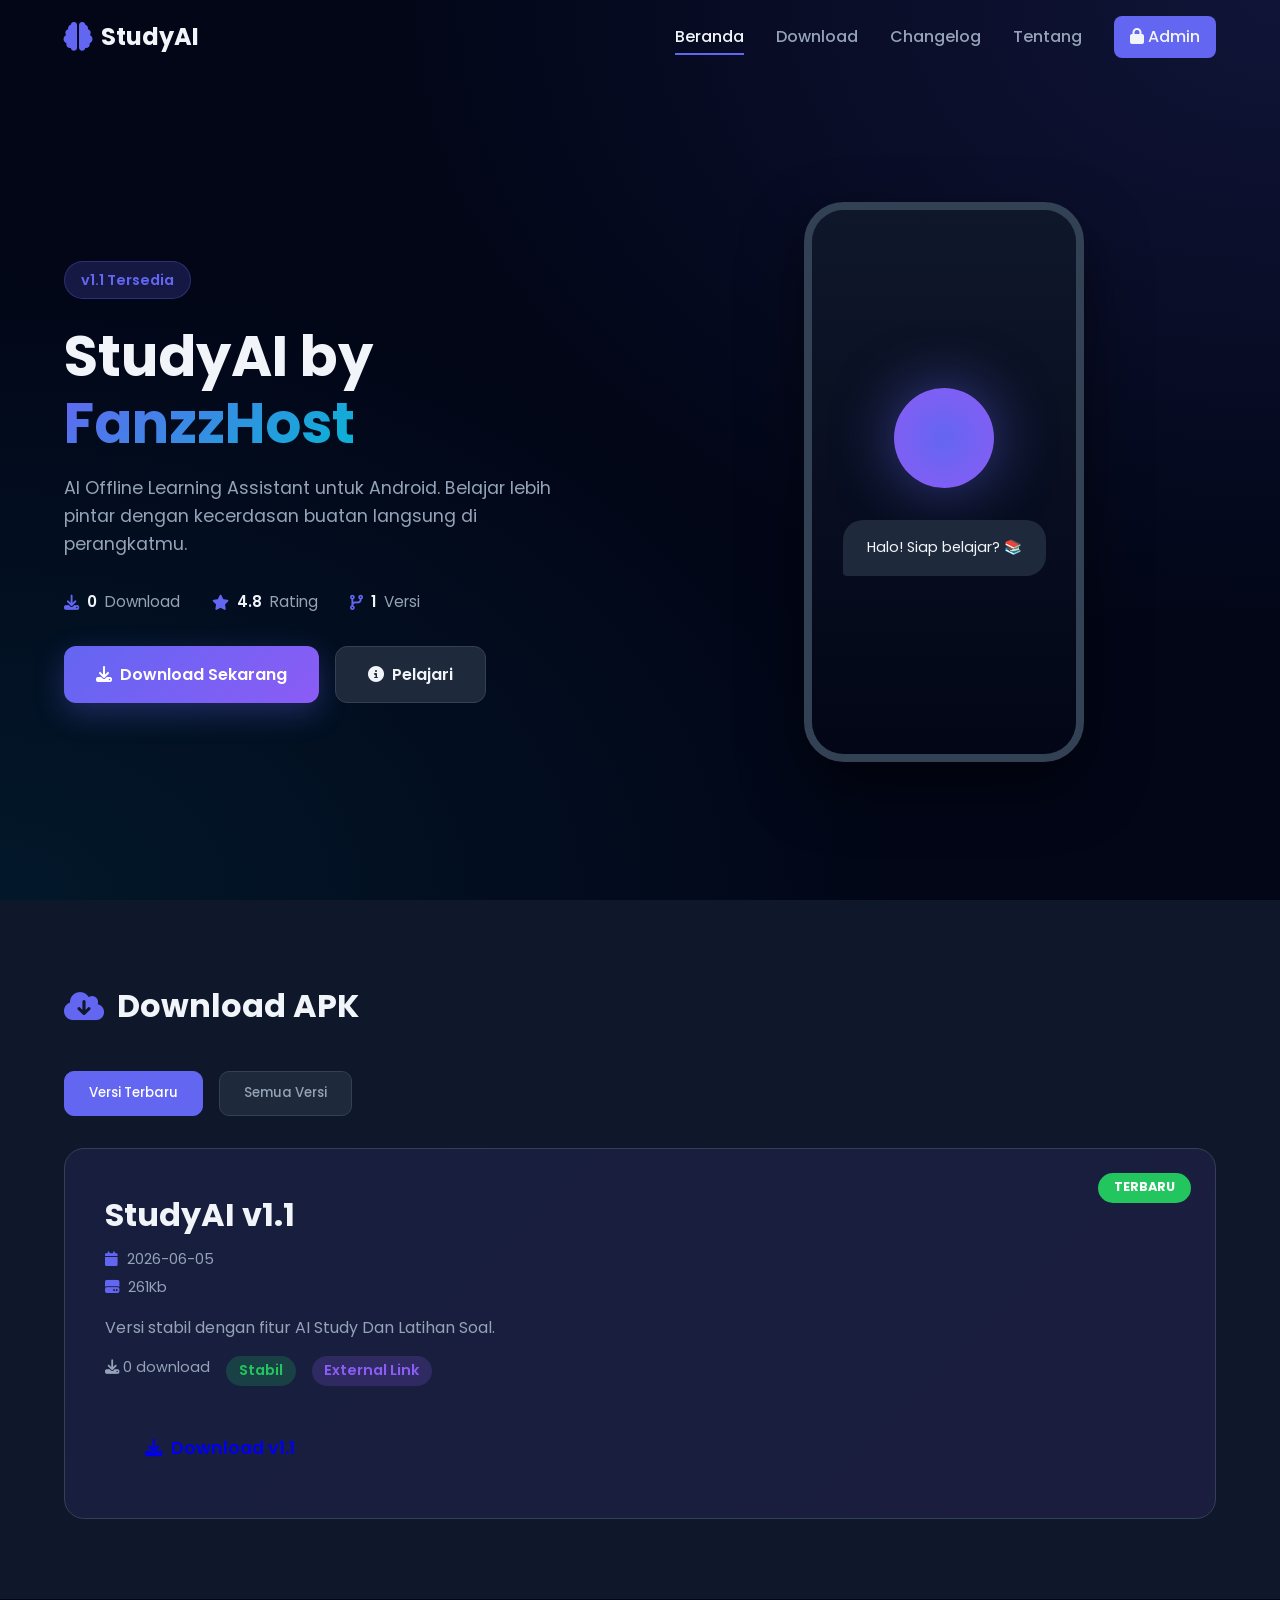
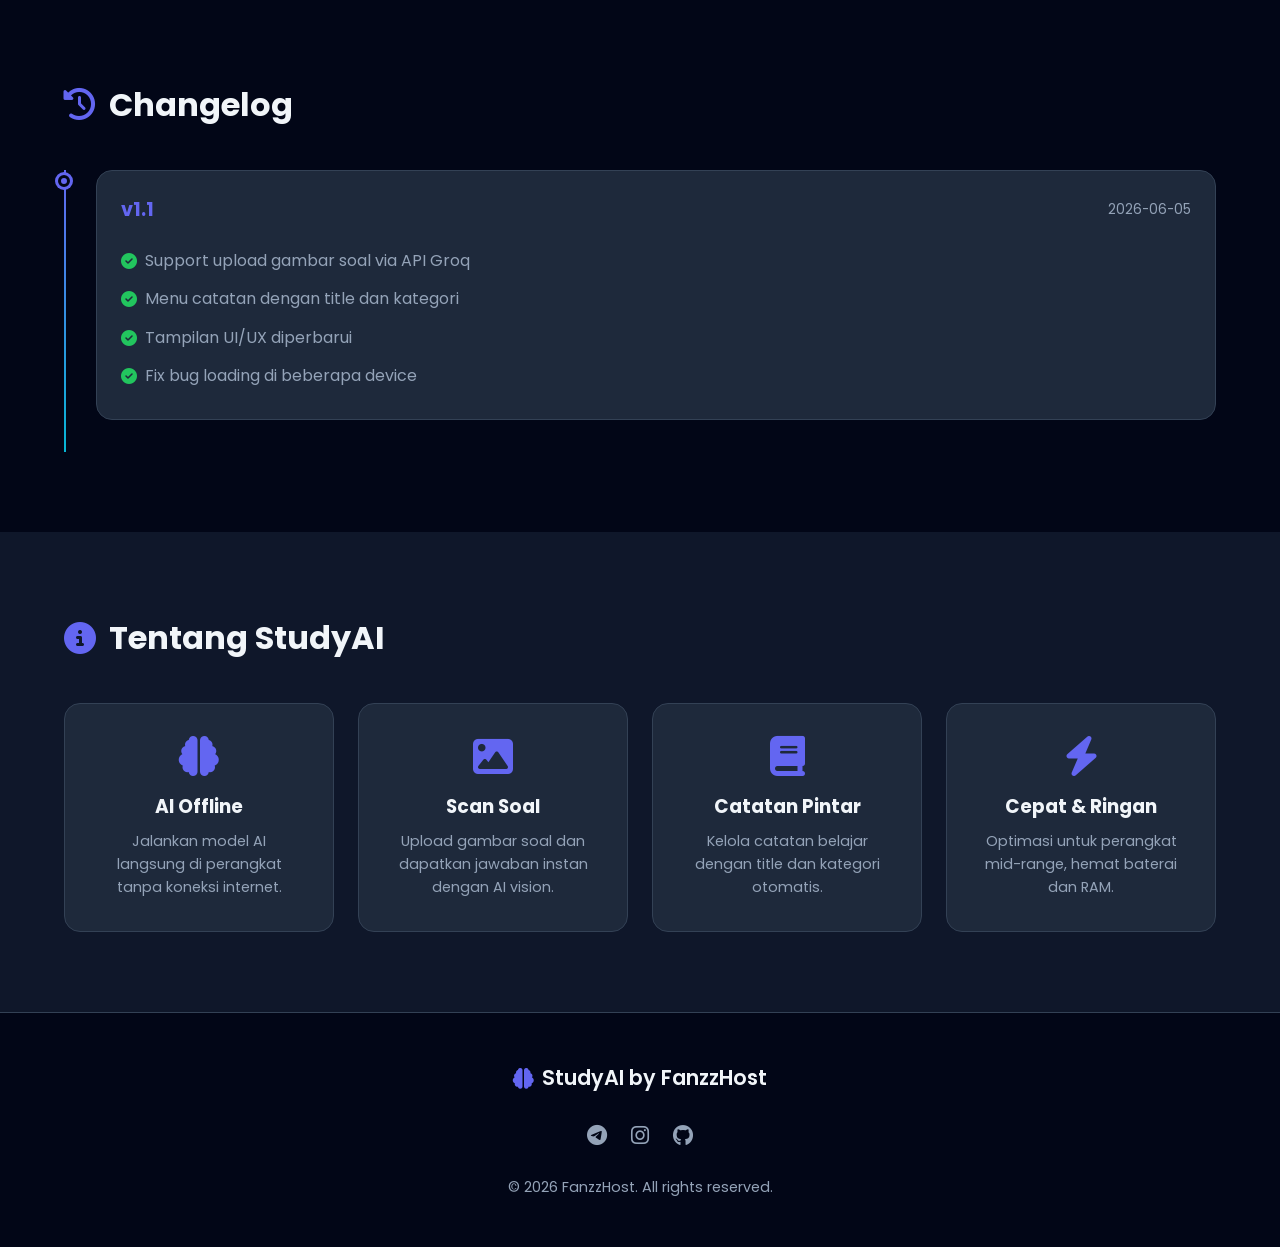
==== index.html @ 6f845a57 "Add files via upload" ====
<!DOCTYPE html>
<html lang="id">
<head>
    <meta charset="UTF-8">
    <meta name="viewport" content="width=device-width, initial-scale=1.0">
    <title>StudyAI by FanzzHost - Download Portal</title>
    <link rel="stylesheet" href="style.css">
    <link href="https://fonts.googleapis.com/css2?family=Poppins:wght@300;400;500;600;700&display=swap" rel="stylesheet">
    <link rel="stylesheet" href="https://cdnjs.cloudflare.com/ajax/libs/font-awesome/6.4.0/css/all.min.css">
</head>
<body>
    <nav class="navbar">
        <div class="nav-brand">
            <i class="fas fa-brain"></i>
            <span>StudyAI</span>
        </div>
        <div class="nav-links">
            <a href="#home" class="active">Beranda</a>
            <a href="#download">Download</a>
            <a href="#changelog">Changelog</a>
            <a href="#about">Tentang</a>
            <a href="admin.html" class="admin-link"><i class="fas fa-lock"></i> Admin</a>
        </div>
        <div class="hamburger">
            <span></span><span></span><span></span>
        </div>
    </nav>

    <section id="home" class="hero">
        <div class="hero-content">
            <div class="hero-badge">v<span id="latest-version">1.1</span> Tersedia</div>
            <h1>StudyAI by <span class="highlight">FanzzHost</span></h1>
            <p>AI Offline Learning Assistant untuk Android. Belajar lebih pintar dengan kecerdasan buatan langsung di perangkatmu.</p>
            <div class="hero-stats">
                <div class="stat"><i class="fas fa-download"></i><span id="total-downloads">0</span> Download</div>
                <div class="stat"><i class="fas fa-star"></i><span>4.8</span> Rating</div>
                <div class="stat"><i class="fas fa-code-branch"></i><span id="total-versions">0</span> Versi</div>
            </div>
            <div class="hero-buttons">
                <a href="#download" class="btn btn-primary"><i class="fas fa-download"></i> Download Sekarang</a>
                <a href="#about" class="btn btn-secondary"><i class="fas fa-info-circle"></i> Pelajari</a>
            </div>
        </div>
        <div class="hero-visual">
            <div class="phone-mockup">
                <div class="phone-screen">
                    <div class="ai-orb"></div>
                    <div class="chat-bubble">Halo! Siap belajar? 📚</div>
                </div>
            </div>
        </div>
    </section>

    <section id="download" class="download-section">
        <h2 class="section-title"><i class="fas fa-cloud-download-alt"></i> Download APK</h2>
        <div class="version-tabs">
            <button class="tab-btn active" data-tab="latest">Versi Terbaru</button>
            <button class="tab-btn" data-tab="all">Semua Versi</button>
        </div>

        <div id="latest-tab" class="tab-content active">
            <div class="latest-card" id="latest-card"></div>
        </div>

        <div id="all-tab" class="tab-content">
            <div class="versions-grid" id="versions-grid"></div>
        </div>
    </section>

    <section id="changelog" class="changelog-section">
        <h2 class="section-title"><i class="fas fa-history"></i> Changelog</h2>
        <div class="timeline" id="changelog-timeline"></div>
    </section>

    <section id="about" class="about-section">
        <h2 class="section-title"><i class="fas fa-info-circle"></i> Tentang StudyAI</h2>
        <div class="about-grid">
            <div class="about-card">
                <i class="fas fa-brain"></i>
                <h3>AI Offline</h3>
                <p>Jalankan model AI langsung di perangkat tanpa koneksi internet.</p>
            </div>
            <div class="about-card">
                <i class="fas fa-image"></i>
                <h3>Scan Soal</h3>
                <p>Upload gambar soal dan dapatkan jawaban instan dengan AI vision.</p>
            </div>
            <div class="about-card">
                <i class="fas fa-book"></i>
                <h3>Catatan Pintar</h3>
                <p>Kelola catatan belajar dengan title dan kategori otomatis.</p>
            </div>
            <div class="about-card">
                <i class="fas fa-bolt"></i>
                <h3>Cepat & Ringan</h3>
                <p>Optimasi untuk perangkat mid-range, hemat baterai dan RAM.</p>
            </div>
        </div>
    </section>

    <footer>
        <div class="footer-content">
            <div class="footer-brand">
                <i class="fas fa-brain"></i>
                <span>StudyAI by FanzzHost</span>
            </div>
            <div class="footer-links">
                <a href="https://t.me/fanzzhost" target="_blank"><i class="fab fa-telegram"></i></a>
                <a href="https://instagram.com/fanzzhost" target="_blank"><i class="fab fa-instagram"></i></a>
                <a href="https://github.com/fanzzhost" target="_blank"><i class="fab fa-github"></i></a>
            </div>
            <p class="footer-copy">© 2026 FanzzHost. All rights reserved.</p>
        </div>
    </footer>

    <script src="data.js"></script>
    <script>
        window.addEventListener('scroll', () => {
            document.querySelector('.navbar').classList.toggle('scrolled', window.scrollY > 50);
        });

        document.querySelector('.hamburger').addEventListener('click', () => {
            document.querySelector('.nav-links').classList.toggle('active');
        });

        document.querySelectorAll('a[href^="#"]').forEach(anchor => {
            anchor.addEventListener('click', function(e) {
                e.preventDefault();
                document.querySelector(this.getAttribute('href')).scrollIntoView({ behavior: 'smooth' });
                document.querySelector('.nav-links').classList.remove('active');
            });
        });

        document.querySelectorAll('.tab-btn').forEach(btn => {
            btn.addEventListener('click', () => {
                document.querySelectorAll('.tab-btn').forEach(b => b.classList.remove('active'));
                document.querySelectorAll('.tab-content').forEach(c => c.classList.remove('active'));
                btn.classList.add('active');
                document.getElementById(btn.dataset.tab + '-tab').classList.add('active');
            });
        });

        function formatBytes(bytes) {
            if (bytes === 0) return '0 Bytes';
            const k = 1024;
            const sizes = ['Bytes', 'KB', 'MB', 'GB'];
            const i = Math.floor(Math.log(bytes) / Math.log(k));
            return parseFloat((bytes / Math.pow(k, i)).toFixed(2)) + ' ' + sizes[i];
        }

        function renderPortal() {
            const data = Storage.getData();
            const versions = data.versions;

            document.getElementById('total-versions').textContent = versions.length;
            document.getElementById('total-downloads').textContent = versions.reduce((a,v) => a + (v.downloads || 0), 0);

            if (versions.length === 0) {
                document.getElementById('latest-card').innerHTML = '<p class="empty">Belum ada versi tersedia.</p>';
                document.getElementById('versions-grid').innerHTML = '<p class="empty">Belum ada versi tersedia.</p>';
                return;
            }

            const latest = versions[0];
            document.getElementById('latest-version').textContent = latest.version;
            const fileSize = latest.fileData ? formatBytes(latest.fileSize || 0) : (latest.size || 'Unknown');
            const downloadLink = latest.fileData ? `javascript:Storage.downloadFile('${latest.id}')` : latest.link;
            const downloadTarget = latest.fileData ? '_self' : '_blank';

            document.getElementById('latest-card').innerHTML = `
                <div class="latest-badge">TERBARU</div>
                <div class="latest-info">
                    <h3>StudyAI v${latest.version}</h3>
                    <p class="latest-date"><i class="fas fa-calendar"></i> ${latest.date}</p>
                    <p class="latest-size"><i class="fas fa-hdd"></i> ${fileSize}</p>
                    <p class="latest-desc">${latest.description || 'Versi terbaru StudyAI dengan fitur terbaru.'}</p>
                    <div class="latest-meta">
                        <span><i class="fas fa-download"></i> ${latest.downloads || 0} download</span>
                        <span class="badge ${latest.status === 'stable' ? 'stable' : 'beta'}">${latest.status === 'stable' ? 'Stabil' : 'Beta'}</span>
                        ${latest.fileData ? '<span class="badge local">Local File</span>' : '<span class="badge external">External Link</span>'}
                    </div>
                </div>
                <a href="${downloadLink}" target="${downloadTarget}" class="btn btn-download" onclick="incrementDownload('${latest.id}')">
                    <i class="fas fa-download"></i> Download v${latest.version}
                </a>
            `;

            document.getElementById('versions-grid').innerHTML = versions.map((v, i) => {
                const vSize = v.fileData ? formatBytes(v.fileSize || 0) : (v.size || 'Unknown');
                const vLink = v.fileData ? `javascript:Storage.downloadFile('${v.id}')` : v.link;
                const vTarget = v.fileData ? '_self' : '_blank';
                return `
                <div class="version-card ${i === 0 ? 'highlight-card' : ''}">
                    <div class="version-header">
                        <h4>v${v.version}</h4>
                        <span class="badge ${v.status === 'stable' ? 'stable' : 'beta'}">${v.status === 'stable' ? 'Stabil' : 'Beta'}</span>
                    </div>
                    <p class="version-date"><i class="fas fa-calendar"></i> ${v.date}</p>
                    <p class="version-size"><i class="fas fa-hdd"></i> ${vSize}</p>
                    <p class="version-desc">${v.description || ''}</p>
                    <div class="version-footer">
                        <span><i class="fas fa-download"></i> ${v.downloads || 0}</span>
                        <a href="${vLink}" target="${vTarget}" class="btn btn-small" onclick="incrementDownload('${v.id}')">
                            <i class="fas fa-download"></i> Download
                        </a>
                    </div>
                </div>
            `}).join('');

            const logs = data.changelogs;
            document.getElementById('changelog-timeline').innerHTML = logs.length === 0 
                ? '<p class="empty">Belum ada changelog.</p>'
                : logs.map(log => `
                    <div class="timeline-item">
                        <div class="timeline-dot"></div>
                        <div class="timeline-content">
                            <div class="timeline-header">
                                <h4>v${log.version}</h4>
                                <span class="timeline-date">${log.date}</span>
                            </div>
                            <ul class="changelog-list">
                                ${log.changes.map(c => `<li><i class="fas fa-check-circle"></i> ${c}</li>`).join('')}
                            </ul>
                        </div>
                    </div>
                `).join('');
        }

        function incrementDownload(id) {
            Storage.incrementDownload(id);
            setTimeout(renderPortal, 300);
        }

        renderPortal();
    </script>
</body>
</html>
---- style.css ----
:root {
    --primary: #6366f1;
    --primary-dark: #4f46e5;
    --secondary: #8b5cf6;
    --accent: #06b6d4;
    --dark: #0f172a;
    --darker: #020617;
    --card: #1e293b;
    --card-hover: #334155;
    --text: #f1f5f9;
    --text-muted: #94a3b8;
    --border: #334155;
    --success: #22c55e;
    --warning: #f59e0b;
    --danger: #ef4444;
    --glass: rgba(30, 41, 59, 0.8);
}

* {
    margin: 0;
    padding: 0;
    box-sizing: border-box;
}

html {
    scroll-behavior: smooth;
}

body {
    font-family: 'Poppins', sans-serif;
    background: var(--darker);
    color: var(--text);
    line-height: 1.6;
    overflow-x: hidden;
}

/* ===== NAVBAR ===== */
.navbar {
    position: fixed;
    top: 0;
    width: 100%;
    padding: 1rem 5%;
    display: flex;
    justify-content: space-between;
    align-items: center;
    z-index: 1000;
    transition: all 0.3s ease;
    background: transparent;
}

.navbar.scrolled {
    background: var(--glass);
    backdrop-filter: blur(20px);
    box-shadow: 0 4px 30px rgba(0,0,0,0.3);
}

.nav-brand {
    display: flex;
    align-items: center;
    gap: 0.5rem;
    font-size: 1.5rem;
    font-weight: 700;
    color: var(--text);
}

.nav-brand i {
    color: var(--primary);
    font-size: 1.8rem;
}

.nav-links {
    display: flex;
    gap: 2rem;
    align-items: center;
}

.nav-links a {
    color: var(--text-muted);
    text-decoration: none;
    font-weight: 500;
    transition: all 0.3s ease;
    position: relative;
}

.nav-links a:hover, .nav-links a.active {
    color: var(--text);
}

.nav-links a::after {
    content: '';
    position: absolute;
    bottom: -5px;
    left: 0;
    width: 0;
    height: 2px;
    background: var(--primary);
    transition: width 0.3s ease;
}

.nav-links a:hover::after, .nav-links a.active::after {
    width: 100%;
}

.admin-link {
    background: var(--primary);
    color: var(--text) !important;
    padding: 0.5rem 1rem;
    border-radius: 8px;
}

.admin-link::after {
    display: none !important;
}

.hamburger {
    display: none;
    flex-direction: column;
    gap: 5px;
    cursor: pointer;
}

.hamburger span {
    width: 25px;
    height: 2px;
    background: var(--text);
    transition: all 0.3s ease;
}

/* ===== HERO ===== */
.hero {
    min-height: 100vh;
    display: flex;
    align-items: center;
    padding: 8rem 5% 4rem;
    gap: 4rem;
    background: radial-gradient(ellipse at top right, rgba(99,102,241,0.15) 0%, transparent 50%),
                radial-gradient(ellipse at bottom left, rgba(6,182,212,0.1) 0%, transparent 50%);
}

.hero-content {
    flex: 1;
    animation: fadeInUp 0.8s ease;
}

.hero-badge {
    display: inline-block;
    background: rgba(99,102,241,0.2);
    color: var(--primary);
    padding: 0.4rem 1rem;
    border-radius: 50px;
    font-size: 0.9rem;
    font-weight: 600;
    margin-bottom: 1.5rem;
    border: 1px solid rgba(99,102,241,0.3);
}

.hero h1 {
    font-size: 3.5rem;
    font-weight: 700;
    line-height: 1.2;
    margin-bottom: 1rem;
}

.highlight {
    background: linear-gradient(135deg, var(--primary), var(--accent));
    -webkit-background-clip: text;
    -webkit-text-fill-color: transparent;
    background-clip: text;
}

.hero p {
    font-size: 1.1rem;
    color: var(--text-muted);
    margin-bottom: 2rem;
    max-width: 500px;
}

.hero-stats {
    display: flex;
    gap: 2rem;
    margin-bottom: 2rem;
}

.stat {
    display: flex;
    align-items: center;
    gap: 0.5rem;
    color: var(--text-muted);
    font-size: 0.95rem;
}

.stat i {
    color: var(--primary);
}

.stat span {
    color: var(--text);
    font-weight: 600;
}

.hero-buttons {
    display: flex;
    gap: 1rem;
}

.btn {
    display: inline-flex;
    align-items: center;
    gap: 0.5rem;
    padding: 0.9rem 2rem;
    border-radius: 12px;
    font-weight: 600;
    text-decoration: none;
    border: none;
    cursor: pointer;
    transition: all 0.3s ease;
    font-size: 1rem;
    font-family: inherit;
}

.btn-primary {
    background: linear-gradient(135deg, var(--primary), var(--secondary));
    color: white;
    box-shadow: 0 10px 30px rgba(99,102,241,0.3);
}

.btn-primary:hover {
    transform: translateY(-3px);
    box-shadow: 0 15px 40px rgba(99,102,241,0.4);
}

.btn-secondary {
    background: var(--card);
    color: var(--text);
    border: 1px solid var(--border);
}

.btn-secondary:hover {
    background: var(--card-hover);
    transform: translateY(-3px);
}

.btn-download {
    padding: 1rem 2.5rem;
    font-size: 1.1rem;
    margin-top: 1rem;
}

.btn-small {
    padding: 0.5rem 1rem;
    font-size: 0.85rem;
}

.btn-danger {
    background: var(--danger);
    color: white;
}

/* Phone Mockup */
.hero-visual {
    flex: 1;
    display: flex;
    justify-content: center;
    animation: fadeInUp 0.8s ease 0.2s both;
}

.phone-mockup {
    width: 280px;
    height: 560px;
    background: var(--card);
    border-radius: 40px;
    border: 8px solid var(--border);
    position: relative;
    overflow: hidden;
    box-shadow: 0 25px 60px rgba(0,0,0,0.5);
}

.phone-screen {
    width: 100%;
    height: 100%;
    display: flex;
    flex-direction: column;
    align-items: center;
    justify-content: center;
    gap: 2rem;
    background: linear-gradient(180deg, var(--dark) 0%, var(--darker) 100%);
}

.ai-orb {
    width: 100px;
    height: 100px;
    border-radius: 50%;
    background: radial-gradient(circle, var(--primary) 0%, var(--secondary) 100%);
    box-shadow: 0 0 60px rgba(99,102,241,0.5);
    animation: pulse 2s ease infinite;
}

.chat-bubble {
    background: var(--card);
    padding: 1rem 1.5rem;
    border-radius: 20px 20px 20px 4px;
    font-size: 0.9rem;
    animation: fadeInUp 1s ease 0.5s both;
}

/* ===== SECTIONS ===== */
section {
    padding: 5rem 5%;
}

.section-title {
    font-size: 2rem;
    margin-bottom: 2.5rem;
    display: flex;
    align-items: center;
    gap: 0.8rem;
}

.section-title i {
    color: var(--primary);
}

/* ===== DOWNLOAD ===== */
.download-section {
    background: var(--dark);
}

.version-tabs {
    display: flex;
    gap: 1rem;
    margin-bottom: 2rem;
}

.tab-btn {
    padding: 0.7rem 1.5rem;
    background: var(--card);
    border: 1px solid var(--border);
    color: var(--text-muted);
    border-radius: 10px;
    cursor: pointer;
    font-family: inherit;
    font-weight: 500;
    transition: all 0.3s ease;
}

.tab-btn.active, .tab-btn:hover {
    background: var(--primary);
    color: white;
    border-color: var(--primary);
}

.tab-content {
    display: none;
    animation: fadeIn 0.4s ease;
}

.tab-content.active {
    display: block;
}

.latest-card {
    background: linear-gradient(135deg, rgba(99,102,241,0.1), rgba(139,92,246,0.1));
    border: 1px solid var(--border);
    border-radius: 20px;
    padding: 2.5rem;
    position: relative;
    overflow: hidden;
}

.latest-badge {
    position: absolute;
    top: 1.5rem;
    right: 1.5rem;
    background: var(--success);
    color: white;
    padding: 0.3rem 1rem;
    border-radius: 50px;
    font-size: 0.8rem;
    font-weight: 700;
}

.latest-info h3 {
    font-size: 2rem;
    margin-bottom: 0.5rem;
}

.latest-date, .latest-size {
    color: var(--text-muted);
    font-size: 0.9rem;
    margin-bottom: 0.3rem;
}

.latest-date i, .latest-size i {
    color: var(--primary);
    margin-right: 0.3rem;
}

.latest-desc {
    margin: 1rem 0;
    color: var(--text-muted);
}

.latest-meta {
    display: flex;
    gap: 1rem;
    margin-bottom: 1rem;
    flex-wrap: wrap;
}

.latest-meta span {
    color: var(--text-muted);
    font-size: 0.9rem;
}

.badge {
    padding: 0.2rem 0.8rem;
    border-radius: 50px;
    font-size: 0.75rem;
    font-weight: 600;
}

.badge.stable {
    background: rgba(34,197,94,0.2);
    color: var(--success);
}

.badge.beta {
    background: rgba(245,158,11,0.2);
    color: var(--warning);
}

.badge.local {
    background: rgba(6,182,212,0.2);
    color: var(--accent);
}

.badge.external {
    background: rgba(139,92,246,0.2);
    color: var(--secondary);
}

.versions-grid {
    display: grid;
    grid-template-columns: repeat(auto-fill, minmax(300px, 1fr));
    gap: 1.5rem;
}

.version-card {
    background: var(--card);
    border: 1px solid var(--border);
    border-radius: 16px;
    padding: 1.5rem;
    transition: all 0.3s ease;
}

.version-card:hover {
    transform: translateY(-5px);
    border-color: var(--primary);
    box-shadow: 0 10px 30px rgba(0,0,0,0.3);
}

.highlight-card {
    border-color: var(--primary);
    background: linear-gradient(135deg, rgba(99,102,241,0.05), transparent);
}

.version-header {
    display: flex;
    justify-content: space-between;
    align-items: center;
    margin-bottom: 0.8rem;
}

.version-header h4 {
    font-size: 1.3rem;
}

.version-date, .version-size {
    color: var(--text-muted);
    font-size: 0.85rem;
    margin-bottom: 0.3rem;
}

.version-desc {
    color: var(--text-muted);
    font-size: 0.9rem;
    margin: 0.8rem 0;
    min-height: 40px;
}

.version-footer {
    display: flex;
    justify-content: space-between;
    align-items: center;
    margin-top: 1rem;
    padding-top: 1rem;
    border-top: 1px solid var(--border);
}

/* ===== CHANGELOG ===== */
.changelog-section {
    background: var(--darker);
}

.timeline {
    position: relative;
    padding-left: 2rem;
}

.timeline::before {
    content: '';
    position: absolute;
    left: 0;
    top: 0;
    bottom: 0;
    width: 2px;
    background: linear-gradient(180deg, var(--primary), var(--accent));
}

.timeline-item {
    position: relative;
    padding-bottom: 2rem;
    animation: fadeInUp 0.5s ease both;
}

.timeline-dot {
    position: absolute;
    left: -2.4rem;
    top: 0.3rem;
    width: 12px;
    height: 12px;
    border-radius: 50%;
    background: var(--primary);
    border: 3px solid var(--darker);
    box-shadow: 0 0 0 3px var(--primary);
}

.timeline-content {
    background: var(--card);
    border: 1px solid var(--border);
    border-radius: 16px;
    padding: 1.5rem;
}

.timeline-header {
    display: flex;
    justify-content: space-between;
    align-items: center;
    margin-bottom: 1rem;
}

.timeline-header h4 {
    color: var(--primary);
    font-size: 1.2rem;
}

.timeline-date {
    color: var(--text-muted);
    font-size: 0.85rem;
}

.changelog-list {
    list-style: none;
}

.changelog-list li {
    padding: 0.4rem 0;
    color: var(--text-muted);
    display: flex;
    align-items: flex-start;
    gap: 0.5rem;
}

.changelog-list li i {
    color: var(--success);
    margin-top: 0.3rem;
}

/* ===== ABOUT ===== */
.about-section {
    background: var(--dark);
}

.about-grid {
    display: grid;
    grid-template-columns: repeat(auto-fit, minmax(250px, 1fr));
    gap: 1.5rem;
}

.about-card {
    background: var(--card);
    border: 1px solid var(--border);
    border-radius: 16px;
    padding: 2rem;
    text-align: center;
    transition: all 0.3s ease;
}

.about-card:hover {
    transform: translateY(-5px);
    border-color: var(--primary);
}

.about-card i {
    font-size: 2.5rem;
    color: var(--primary);
    margin-bottom: 1rem;
}

.about-card h3 {
    margin-bottom: 0.5rem;
}

.about-card p {
    color: var(--text-muted);
    font-size: 0.9rem;
}

/* ===== FOOTER ===== */
footer {
    background: var(--darker);
    border-top: 1px solid var(--border);
    padding: 3rem 5%;
}

.footer-content {
    display: flex;
    flex-direction: column;
    align-items: center;
    gap: 1.5rem;
}

.footer-brand {
    display: flex;
    align-items: center;
    gap: 0.5rem;
    font-size: 1.3rem;
    font-weight: 600;
}

.footer-brand i {
    color: var(--primary);
}

.footer-links {
    display: flex;
    gap: 1.5rem;
}

.footer-links a {
    color: var(--text-muted);
    font-size: 1.3rem;
    transition: all 0.3s ease;
}

.footer-links a:hover {
    color: var(--primary);
    transform: translateY(-3px);
}

.footer-copy {
    color: var(--text-muted);
    font-size: 0.9rem;
}

/* ===== ADMIN ===== */
.admin-body {
    background: var(--darker);
}

.login-overlay {
    position: fixed;
    inset: 0;
    background: var(--darker);
    display: flex;
    align-items: center;
    justify-content: center;
    z-index: 9999;
}

.login-box {
    background: var(--card);
    border: 1px solid var(--border);
    border-radius: 20px;
    padding: 3rem;
    width: 90%;
    max-width: 400px;
    text-align: center;
    animation: fadeInUp 0.5s ease;
}

.login-icon {
    font-size: 3rem;
    color: var(--primary);
    margin-bottom: 1rem;
}

.login-box h2 {
    margin-bottom: 0.5rem;
}

.login-box p {
    color: var(--text-muted);
    margin-bottom: 1.5rem;
}

.login-box input {
    width: 100%;
    padding: 1rem;
    background: var(--dark);
    border: 1px solid var(--border);
    border-radius: 12px;
    color: var(--text);
    font-family: inherit;
    font-size: 1rem;
    margin-bottom: 1rem;
    outline: none;
    transition: all 0.3s ease;
}

.login-box input:focus {
    border-color: var(--primary);
    box-shadow: 0 0 0 3px rgba(99,102,241,0.2);
}

.login-error {
    color: var(--danger);
    font-size: 0.9rem;
    margin-top: 0.5rem;
}

.login-hint {
    color: var(--text-muted);
    font-size: 0.8rem;
    margin-top: 1rem;
    opacity: 0.6;
}

.admin-layout {
    display: flex;
    min-height: 100vh;
}

.admin-sidebar {
    width: 260px;
    background: var(--card);
    border-right: 1px solid var(--border);
    padding: 1.5rem;
    position: fixed;
    height: 100vh;
    overflow-y: auto;
}

.sidebar-brand {
    display: flex;
    align-items: center;
    gap: 0.5rem;
    font-size: 1.2rem;
    font-weight: 700;
    margin-bottom: 2rem;
    padding-bottom: 1.5rem;
    border-bottom: 1px solid var(--border);
}

.sidebar-brand i {
    color: var(--primary);
}

.sidebar-nav {
    display: flex;
    flex-direction: column;
    gap: 0.5rem;
}

.sidebar-nav a {
    display: flex;
    align-items: center;
    gap: 0.8rem;
    padding: 0.8rem 1rem;
    color: var(--text-muted);
    text-decoration: none;
    border-radius: 10px;
    transition: all 0.3s ease;
    font-weight: 500;
}

.sidebar-nav a:hover, .sidebar-nav a.active {
    background: rgba(99,102,241,0.1);
    color: var(--primary);
}

.admin-main {
    flex: 1;
    margin-left: 260px;
    padding: 2rem;
}

.admin-header {
    display: flex;
    justify-content: space-between;
    align-items: center;
    margin-bottom: 2rem;
    padding-bottom: 1rem;
    border-bottom: 1px solid var(--border);
}

.admin-user {
    display: flex;
    align-items: center;
    gap: 0.8rem;
    color: var(--text-muted);
}

.stats-grid {
    display: grid;
    grid-template-columns: repeat(auto-fit, minmax(200px, 1fr));
    gap: 1.5rem;
    margin-bottom: 2rem;
}

.stat-card {
    background: var(--card);
    border: 1px solid var(--border);
    border-radius: 16px;
    padding: 1.5rem;
    display: flex;
    align-items: center;
    gap: 1rem;
    transition: all 0.3s ease;
}

.stat-card:hover {
    transform: translateY(-3px);
}

.stat-card i {
    font-size: 2rem;
    padding: 1rem;
    border-radius: 12px;
}

.stat-card.blue i { background: rgba(99,102,241,0.2); color: var(--primary); }
.stat-card.green i { background: rgba(34,197,94,0.2); color: var(--success); }
.stat-card.purple i { background: rgba(139,92,246,0.2); color: var(--secondary); }
.stat-card.orange i { background: rgba(245,158,11,0.2); color: var(--warning); }

.stat-card h3 {
    font-size: 1.8rem;
    margin-bottom: 0.2rem;
}

.stat-card p {
    color: var(--text-muted);
    font-size: 0.9rem;
}

.recent-section {
    background: var(--card);
    border: 1px solid var(--border);
    border-radius: 16px;
    padding: 1.5rem;
}

.recent-section h3 {
    margin-bottom: 1rem;
    display: flex;
    align-items: center;
    gap: 0.5rem;
}

.section-header {
    display: flex;
    justify-content: space-between;
    align-items: center;
    margin-bottom: 1.5rem;
}

/* ===== FILE UPLOAD ===== */
.file-upload-area {
    border: 2px dashed var(--border);
    border-radius: 12px;
    padding: 2rem;
    text-align: center;
    cursor: pointer;
    transition: all 0.3s ease;
    position: relative;
}

.file-upload-area:hover, .file-upload-area.dragover {
    border-color: var(--primary);
    background: rgba(99,102,241,0.05);
}

.file-upload-area i {
    font-size: 2.5rem;
    color: var(--primary);
    margin-bottom: 0.5rem;
}

.file-upload-area p {
    color: var(--text-muted);
    font-size: 0.9rem;
    margin: 0.3rem 0;
}

.file-upload-area input[type="file"] {
    position: absolute;
    inset: 0;
    width: 100%;
    height: 100%;
    opacity: 0;
    cursor: pointer;
}

.upload-text {
    color: var(--primary);
    font-weight: 600;
}

.file-info {
    background: var(--dark);
    border: 1px solid var(--border);
    border-radius: 12px;
    padding: 1rem;
    display: flex;
    align-items: center;
    gap: 0.8rem;
}

.file-info i {
    color: var(--accent);
    font-size: 1.5rem;
}

.file-info span {
    color: var(--text-muted);
    font-size: 0.9rem;
}

.file-info #file-name {
    color: var(--text);
    font-weight: 500;
}

.file-info #file-size {
    color: var(--primary);
    font-weight: 600;
}

/* ===== TABLES ===== */
.table-responsive {
    overflow-x: auto;
}

.data-table {
    width: 100%;
    border-collapse: collapse;
}

.data-table th {
    text-align: left;
    padding: 1rem;
    color: var(--text-muted);
    font-weight: 600;
    font-size: 0.85rem;
    text-transform: uppercase;
    letter-spacing: 0.5px;
    border-bottom: 1px solid var(--border);
}

.data-table td {
    padding: 1rem;
    border-bottom: 1px solid var(--border);
    color: var(--text-muted);
    font-size: 0.9rem;
}

.data-table tr:hover td {
    background: rgba(99,102,241,0.05);
}

.empty-cell {
    text-align: center;
    color: var(--text-muted);
    padding: 2rem !important;
}

.table-list {
    list-style: none;
    max-width: 300px;
}

.table-list li {
    padding: 0.2rem 0;
    position: relative;
    padding-left: 1rem;
}

.table-list li::before {
    content: '•';
    color: var(--primary);
    position: absolute;
    left: 0;
}

.actions {
    display: flex;
    gap: 0.5rem;
}

.btn-icon {
    width: 35px;
    height: 35px;
    border-radius: 8px;
    border: none;
    cursor: pointer;
    display: flex;
    align-items: center;
    justify-content: center;
    transition: all 0.3s ease;
}

.btn-edit {
    background: rgba(99,102,241,0.2);
    color: var(--primary);
}

.btn-edit:hover {
    background: var(--primary);
    color: white;
}

.btn-delete {
    background: rgba(239,68,68,0.2);
    color: var(--danger);
}

.btn-delete:hover {
    background: var(--danger);
    color: white;
}

.link-small {
    color: var(--primary);
    text-decoration: none;
}

/* ===== MODAL ===== */
.modal {
    display: none;
    position: fixed;
    inset: 0;
    background: rgba(0,0,0,0.7);
    z-index: 9999;
    align-items: center;
    justify-content: center;
    padding: 1rem;
}

.modal.active {
    display: flex;
    animation: fadeIn 0.3s ease;
}

.modal-content {
    background: var(--card);
    border: 1px solid var(--border);
    border-radius: 20px;
    width: 100%;
    max-width: 500px;
    max-height: 90vh;
    overflow-y: auto;
    animation: slideUp 0.3s ease;
}

.modal-header {
    display: flex;
    justify-content: space-between;
    align-items: center;
    padding: 1.5rem;
    border-bottom: 1px solid var(--border);
}

.btn-close {
    background: none;
    border: none;
    color: var(--text-muted);
    font-size: 1.2rem;
    cursor: pointer;
    width: 35px;
    height: 35px;
    border-radius: 8px;
    display: flex;
    align-items: center;
    justify-content: center;
    transition: all 0.3s ease;
}

.btn-close:hover {
    background: rgba(239,68,68,0.2);
    color: var(--danger);
}

.modal form {
    padding: 1.5rem;
}

.form-group {
    margin-bottom: 1rem;
}

.form-group label {
    display: block;
    margin-bottom: 0.5rem;
    font-size: 0.9rem;
    font-weight: 500;
}

.form-group input,
.form-group select,
.form-group textarea {
    width: 100%;
    padding: 0.8rem 1rem;
    background: var(--dark);
    border: 1px solid var(--border);
    border-radius: 10px;
    color: var(--text);
    font-family: inherit;
    font-size: 0.95rem;
    outline: none;
    transition: all 0.3s ease;
}

.form-group input:focus,
.form-group select:focus,
.form-group textarea:focus {
    border-color: var(--primary);
    box-shadow: 0 0 0 3px rgba(99,102,241,0.2);
}

.form-row {
    display: grid;
    grid-template-columns: 1fr 1fr;
    gap: 1rem;
}

.modal-footer {
    display: flex;
    justify-content: flex-end;
    gap: 0.8rem;
    margin-top: 1rem;
    padding-top: 1rem;
    border-top: 1px solid var(--border);
}

/* ===== EMPTY STATE ===== */
.empty {
    text-align: center;
    color: var(--text-muted);
    padding: 3rem;
    font-style: italic;
}

/* ===== ANIMATIONS ===== */
@keyframes fadeIn {
    from { opacity: 0; }
    to { opacity: 1; }
}

@keyframes fadeInUp {
    from {
        opacity: 0;
        transform: translateY(30px);
    }
    to {
        opacity: 1;
        transform: translateY(0);
    }
}

@keyframes slideUp {
    from {
        opacity: 0;
        transform: translateY(50px);
    }
    to {
        opacity: 1;
        transform: translateY(0);
    }
}

@keyframes pulse {
    0%, 100% {
        transform: scale(1);
        opacity: 1;
    }
    50% {
        transform: scale(1.1);
        opacity: 0.8;
    }
}

/* ===== RESPONSIVE ===== */
@media (max-width: 768px) {
    .nav-links {
        position: fixed;
        top: 70px;
        right: -100%;
        width: 70%;
        height: calc(100vh - 70px);
        background: var(--glass);
        backdrop-filter: blur(20px);
        flex-direction: column;
        padding: 2rem;
        transition: right 0.3s ease;
    }

    .nav-links.active {
        right: 0;
    }

    .hamburger {
        display: flex;
    }

    .hero {
        flex-direction: column;
        text-align: center;
        padding-top: 6rem;
    }

    .hero h1 {
        font-size: 2.2rem;
    }

    .hero-stats {
        justify-content: center;
    }

    .hero-buttons {
        justify-content: center;
    }

    .hero-visual {
        order: -1;
    }

    .phone-mockup {
        width: 220px;
        height: 440px;
    }

    .admin-sidebar {
        width: 100%;
        position: relative;
        height: auto;
    }

    .admin-layout {
        flex-direction: column;
    }

    .admin-main {
        margin-left: 0;
    }

    .stats-grid {
        grid-template-columns: 1fr 1fr;
    }

    .form-row {
        grid-template-columns: 1fr;
    }

    .versions-grid {
        grid-template-columns: 1fr;
    }
}
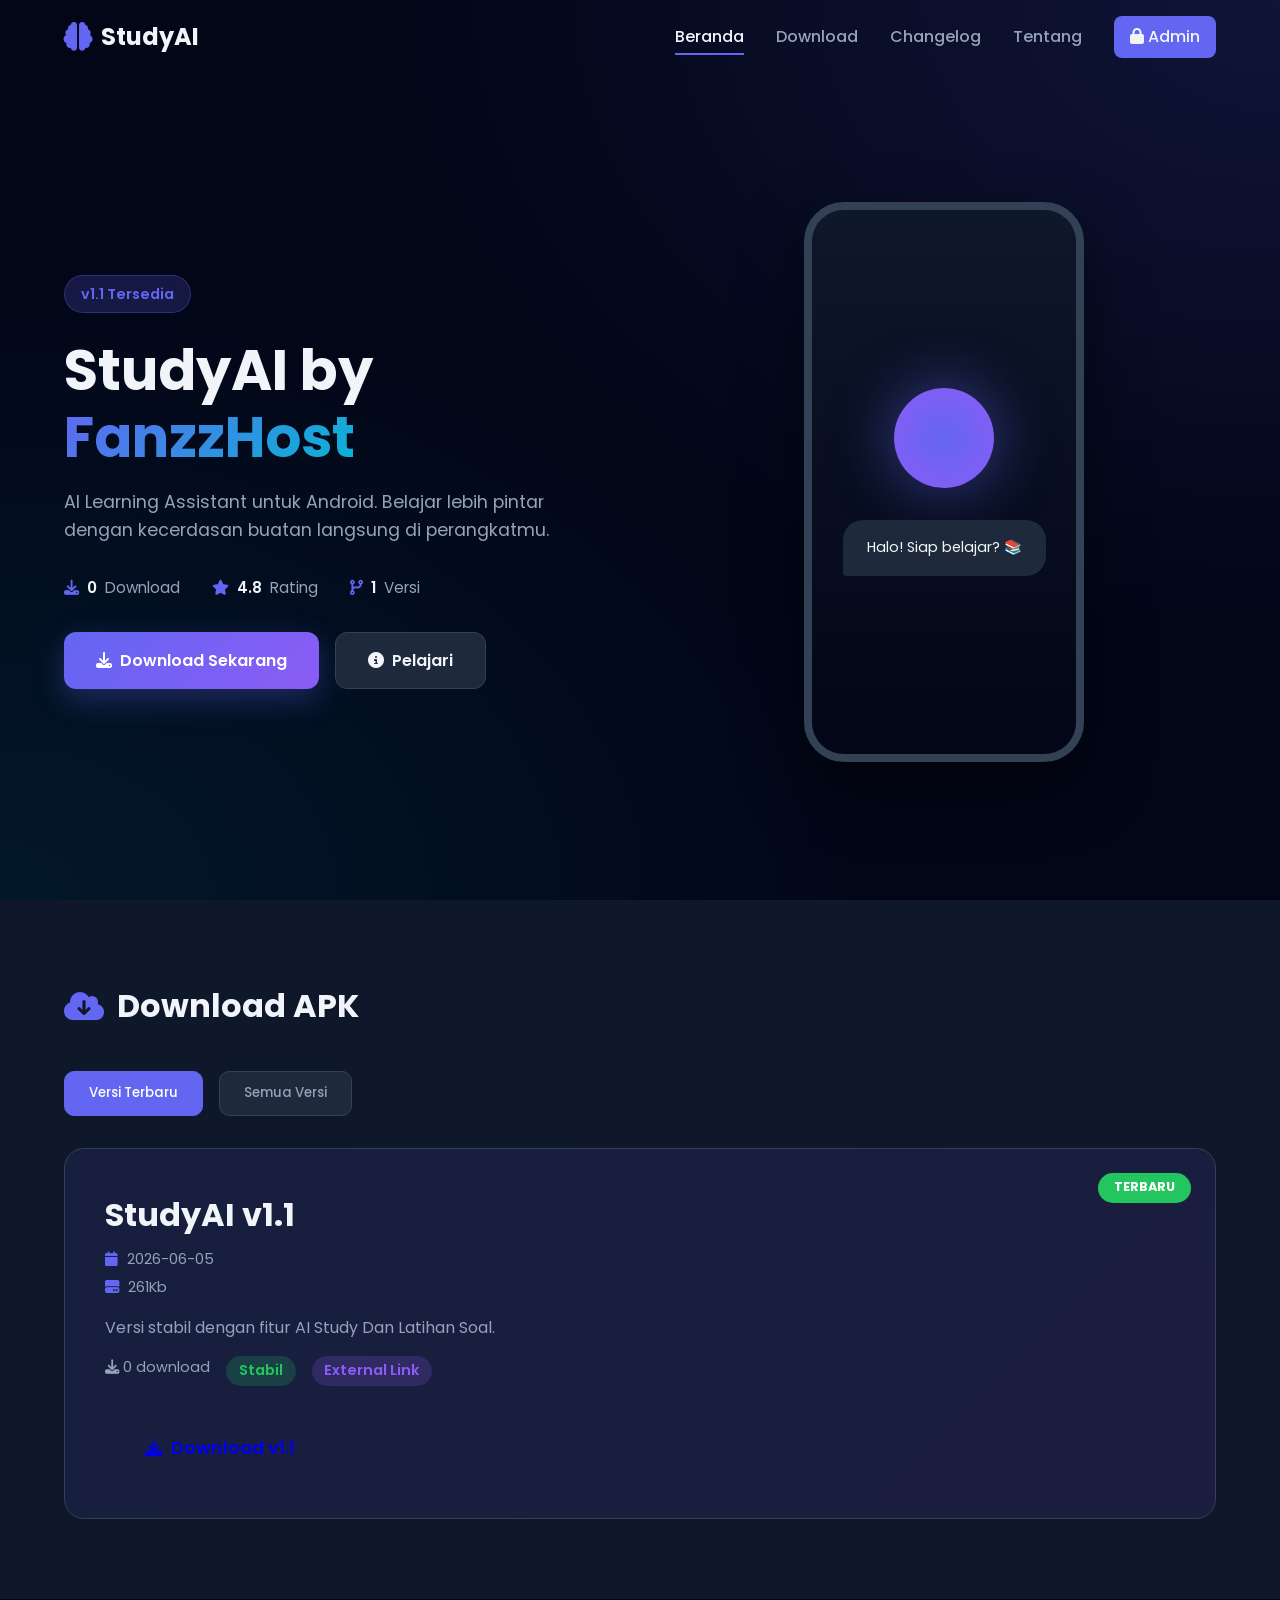
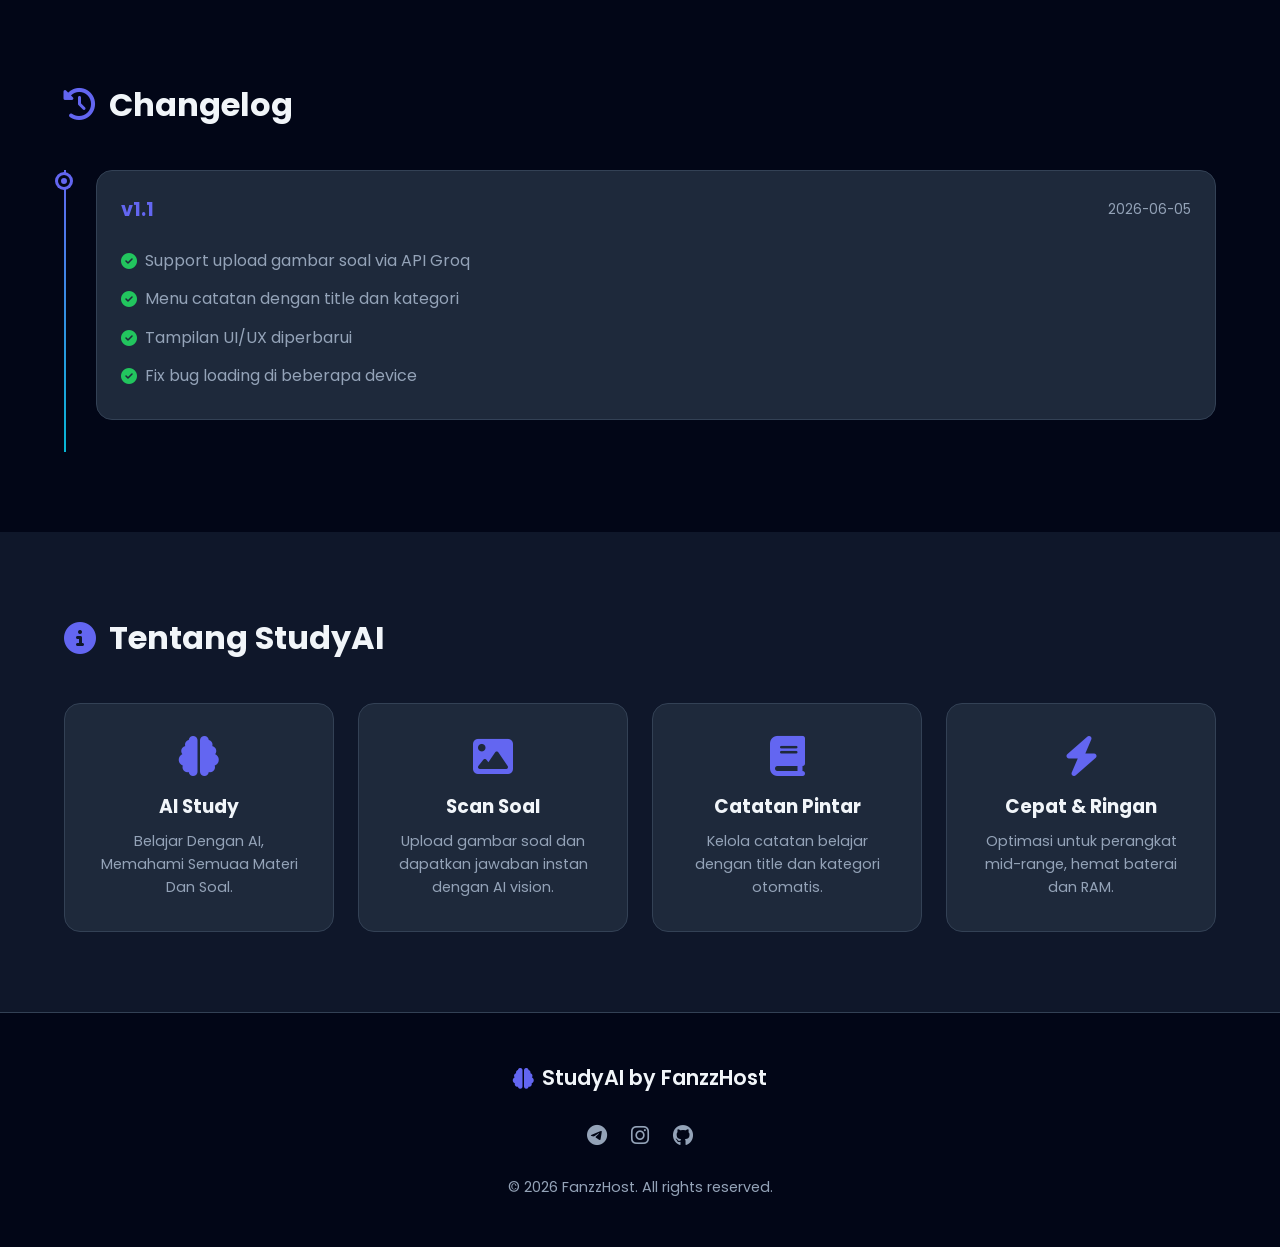
==== commit 1ba637f2: "Update text in index.html for clarity" ====
--- a/index.html
+++ b/index.html
@@ -30,7 +30,7 @@
         <div class="hero-content">
             <div class="hero-badge">v<span id="latest-version">1.1</span> Tersedia</div>
             <h1>StudyAI by <span class="highlight">FanzzHost</span></h1>
-            <p>AI Offline Learning Assistant untuk Android. Belajar lebih pintar dengan kecerdasan buatan langsung di perangkatmu.</p>
+            <p>AI Learning Assistant untuk Android. Belajar lebih pintar dengan kecerdasan buatan langsung di perangkatmu.</p>
             <div class="hero-stats">
                 <div class="stat"><i class="fas fa-download"></i><span id="total-downloads">0</span> Download</div>
                 <div class="stat"><i class="fas fa-star"></i><span>4.8</span> Rating</div>
@@ -77,8 +77,8 @@
         <div class="about-grid">
             <div class="about-card">
                 <i class="fas fa-brain"></i>
-                <h3>AI Offline</h3>
-                <p>Jalankan model AI langsung di perangkat tanpa koneksi internet.</p>
+                <h3>AI Study</h3>
+                <p>Belajar Dengan AI, Memahami Semuaa Materi Dan Soal.</p>
             </div>
             <div class="about-card">
                 <i class="fas fa-image"></i>
@@ -234,4 +234,4 @@
         renderPortal();
     </script>
 </body>
-</html>+</html>
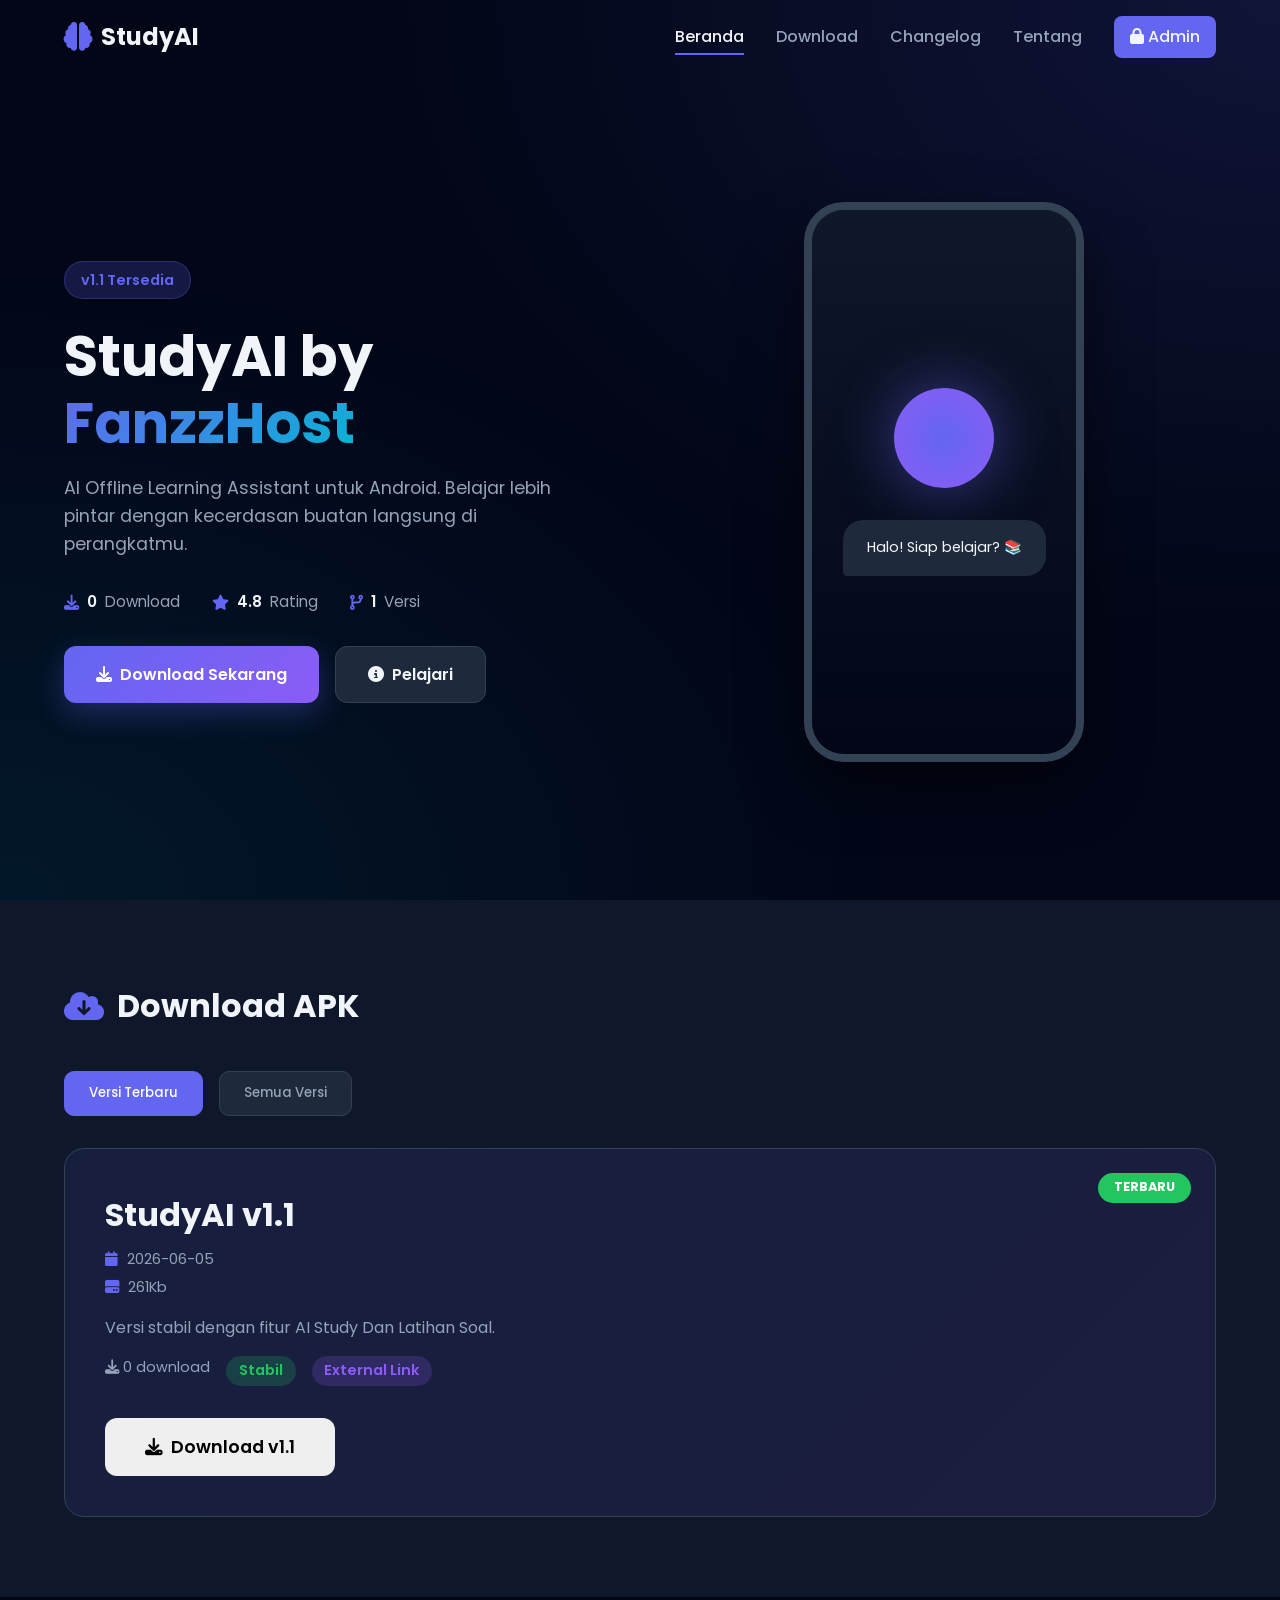
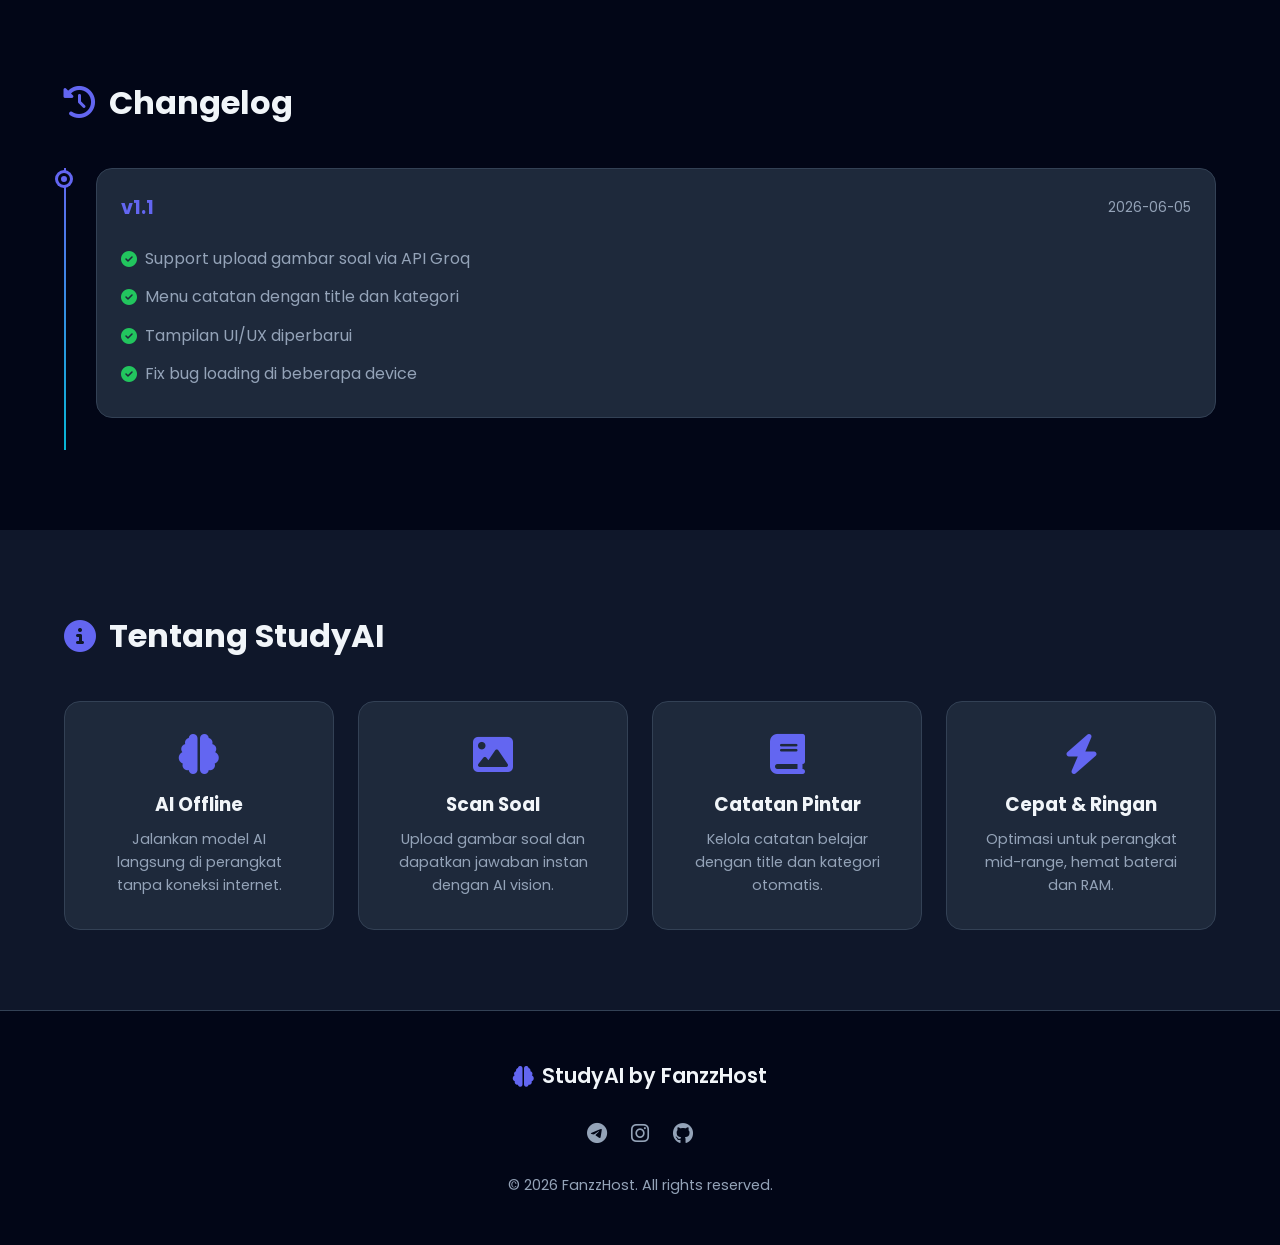
==== commit 9ce2a89b: "Add files via upload" ====
--- a/index.html
+++ b/index.html
@@ -30,7 +30,7 @@
         <div class="hero-content">
             <div class="hero-badge">v<span id="latest-version">1.1</span> Tersedia</div>
             <h1>StudyAI by <span class="highlight">FanzzHost</span></h1>
-            <p>AI Learning Assistant untuk Android. Belajar lebih pintar dengan kecerdasan buatan langsung di perangkatmu.</p>
+            <p>AI Offline Learning Assistant untuk Android. Belajar lebih pintar dengan kecerdasan buatan langsung di perangkatmu.</p>
             <div class="hero-stats">
                 <div class="stat"><i class="fas fa-download"></i><span id="total-downloads">0</span> Download</div>
                 <div class="stat"><i class="fas fa-star"></i><span>4.8</span> Rating</div>
@@ -77,8 +77,8 @@
         <div class="about-grid">
             <div class="about-card">
                 <i class="fas fa-brain"></i>
-                <h3>AI Study</h3>
-                <p>Belajar Dengan AI, Memahami Semuaa Materi Dan Soal.</p>
+                <h3>AI Offline</h3>
+                <p>Jalankan model AI langsung di perangkat tanpa koneksi internet.</p>
             </div>
             <div class="about-card">
                 <i class="fas fa-image"></i>
@@ -148,8 +148,8 @@
             return parseFloat((bytes / Math.pow(k, i)).toFixed(2)) + ' ' + sizes[i];
         }
 
-        function renderPortal() {
-            const data = Storage.getData();
+        async function renderPortal() {
+            const data = await Storage.getData();
             const versions = data.versions;
 
             document.getElementById('total-versions').textContent = versions.length;
@@ -164,8 +164,12 @@
             const latest = versions[0];
             document.getElementById('latest-version').textContent = latest.version;
             const fileSize = latest.fileData ? formatBytes(latest.fileSize || 0) : (latest.size || 'Unknown');
-            const downloadLink = latest.fileData ? `javascript:Storage.downloadFile('${latest.id}')` : latest.link;
-            const downloadTarget = latest.fileData ? '_self' : '_blank';
+
+            // Untuk download: jika fileData ada, download lokal. Jika link external, buka tab baru.
+            // Tapi kita juga perlu increment download count via GitHub API.
+            const downloadOnClick = latest.fileData
+                ? `onclick="downloadLocalFile('${latest.id}')"`
+                : `onclick="incrementDownload('${latest.id}', '${latest.link}')"`;
 
             document.getElementById('latest-card').innerHTML = `
                 <div class="latest-badge">TERBARU</div>
@@ -180,15 +184,16 @@
                         ${latest.fileData ? '<span class="badge local">Local File</span>' : '<span class="badge external">External Link</span>'}
                     </div>
                 </div>
-                <a href="${downloadLink}" target="${downloadTarget}" class="btn btn-download" onclick="incrementDownload('${latest.id}')">
+                <button class="btn btn-download" ${downloadOnClick}>
                     <i class="fas fa-download"></i> Download v${latest.version}
-                </a>
+                </button>
             `;
 
             document.getElementById('versions-grid').innerHTML = versions.map((v, i) => {
                 const vSize = v.fileData ? formatBytes(v.fileSize || 0) : (v.size || 'Unknown');
-                const vLink = v.fileData ? `javascript:Storage.downloadFile('${v.id}')` : v.link;
-                const vTarget = v.fileData ? '_self' : '_blank';
+                const vOnClick = v.fileData
+                    ? `onclick="downloadLocalFile('${v.id}')"`
+                    : `onclick="incrementDownload('${v.id}', '${v.link}')"`;
                 return `
                 <div class="version-card ${i === 0 ? 'highlight-card' : ''}">
                     <div class="version-header">
@@ -200,9 +205,9 @@
                     <p class="version-desc">${v.description || ''}</p>
                     <div class="version-footer">
                         <span><i class="fas fa-download"></i> ${v.downloads || 0}</span>
-                        <a href="${vLink}" target="${vTarget}" class="btn btn-small" onclick="incrementDownload('${v.id}')">
+                        <button class="btn btn-small" ${vOnClick}>
                             <i class="fas fa-download"></i> Download
-                        </a>
+                        </button>
                     </div>
                 </div>
             `}).join('');
@@ -226,12 +231,22 @@
                 `).join('');
         }
 
-        function incrementDownload(id) {
-            Storage.incrementDownload(id);
-            setTimeout(renderPortal, 300);
+        // Download file lokal (base64) tanpa increment ke GitHub
+        function downloadLocalFile(id) {
+            Storage.downloadFile(id);
+        }
+
+        // Increment download count via GitHub API, lalu buka link
+        async function incrementDownload(id, link) {
+            await Storage.incrementDownload(id);
+            // Re-render setelah increment
+            setTimeout(renderPortal, 500);
+            if (link && link !== '#') {
+                window.open(link, '_blank');
+            }
         }
 
         renderPortal();
     </script>
 </body>
-</html>
+</html>
--- a/style.css
+++ b/style.css
@@ -1276,3 +1276,112 @@
         grid-template-columns: 1fr;
     }
 }
+
+
+/* ===== CONFIG SECTION ===== */
+.config-card {
+    background: var(--card);
+    border: 1px solid var(--border);
+    border-radius: 16px;
+    padding: 2rem;
+    max-width: 600px;
+}
+
+.config-desc {
+    color: var(--text-muted);
+    margin-bottom: 1.5rem;
+    display: flex;
+    align-items: center;
+    gap: 0.5rem;
+}
+
+.config-desc i {
+    color: var(--primary);
+    font-size: 1.2rem;
+}
+
+.form-hint {
+    display: block;
+    margin-top: 0.3rem;
+    color: var(--text-muted);
+    font-size: 0.8rem;
+}
+
+.form-hint a {
+    color: var(--primary);
+}
+
+.form-hint code {
+    background: var(--dark);
+    padding: 0.1rem 0.4rem;
+    border-radius: 4px;
+    font-size: 0.8rem;
+}
+
+.config-actions {
+    display: flex;
+    gap: 0.8rem;
+    flex-wrap: wrap;
+    margin-top: 1rem;
+}
+
+.config-status {
+    margin-top: 1rem;
+    padding: 1rem;
+    border-radius: 10px;
+    display: none;
+    font-size: 0.9rem;
+}
+
+.config-status.success {
+    background: rgba(34,197,94,0.15);
+    color: var(--success);
+    border: 1px solid rgba(34,197,94,0.3);
+}
+
+.config-status.error {
+    background: rgba(239,68,68,0.15);
+    color: var(--danger);
+    border: 1px solid rgba(239,68,68,0.3);
+}
+
+.config-status.info {
+    background: rgba(99,102,241,0.15);
+    color: var(--primary);
+    border: 1px solid rgba(99,102,241,0.3);
+}
+
+.config-info {
+    margin-top: 2rem;
+    padding-top: 1.5rem;
+    border-top: 1px solid var(--border);
+}
+
+.config-info h4 {
+    margin-bottom: 1rem;
+    color: var(--text);
+}
+
+.config-info ol {
+    padding-left: 1.5rem;
+    color: var(--text-muted);
+    font-size: 0.9rem;
+    line-height: 2;
+}
+
+.config-info code {
+    background: var(--dark);
+    padding: 0.2rem 0.5rem;
+    border-radius: 4px;
+    font-size: 0.85rem;
+}
+
+.btn-success {
+    background: var(--success);
+    color: white;
+}
+
+.btn-success:hover {
+    background: #16a34a;
+    transform: translateY(-2px);
+}
